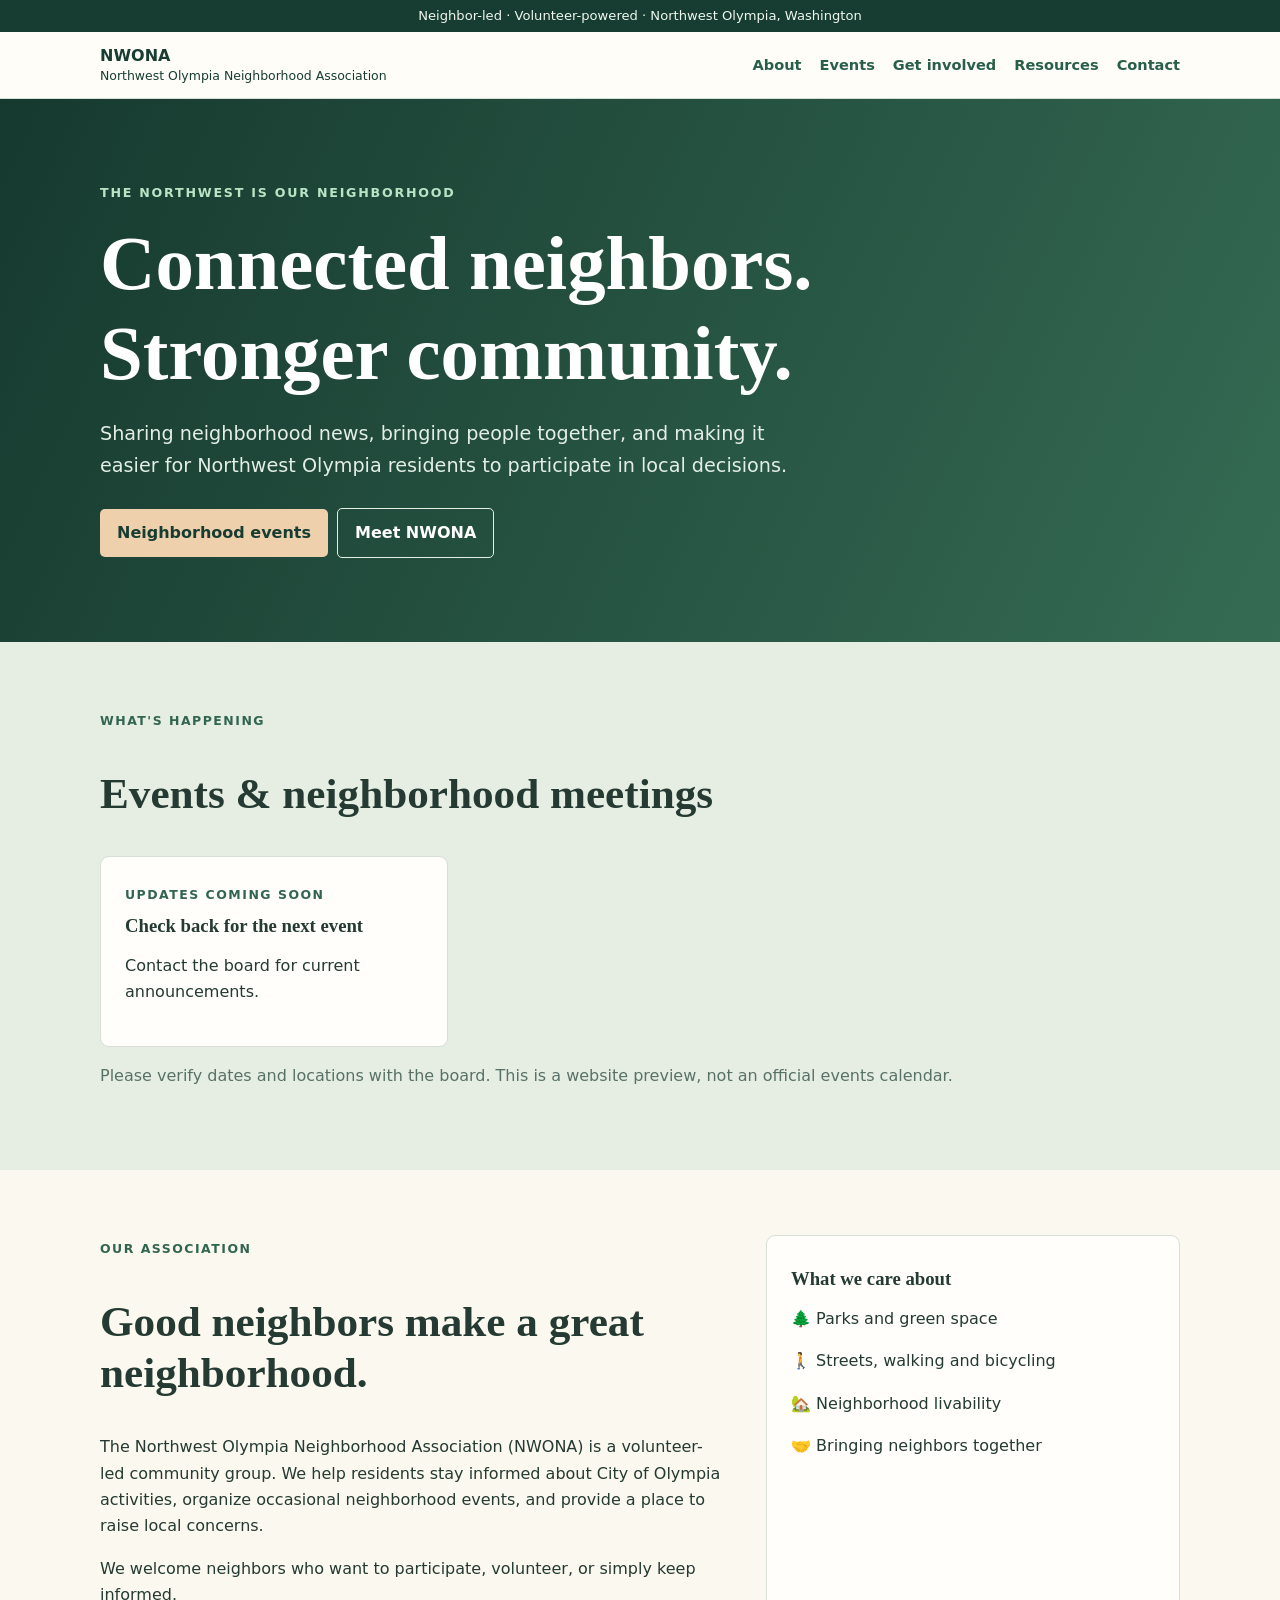
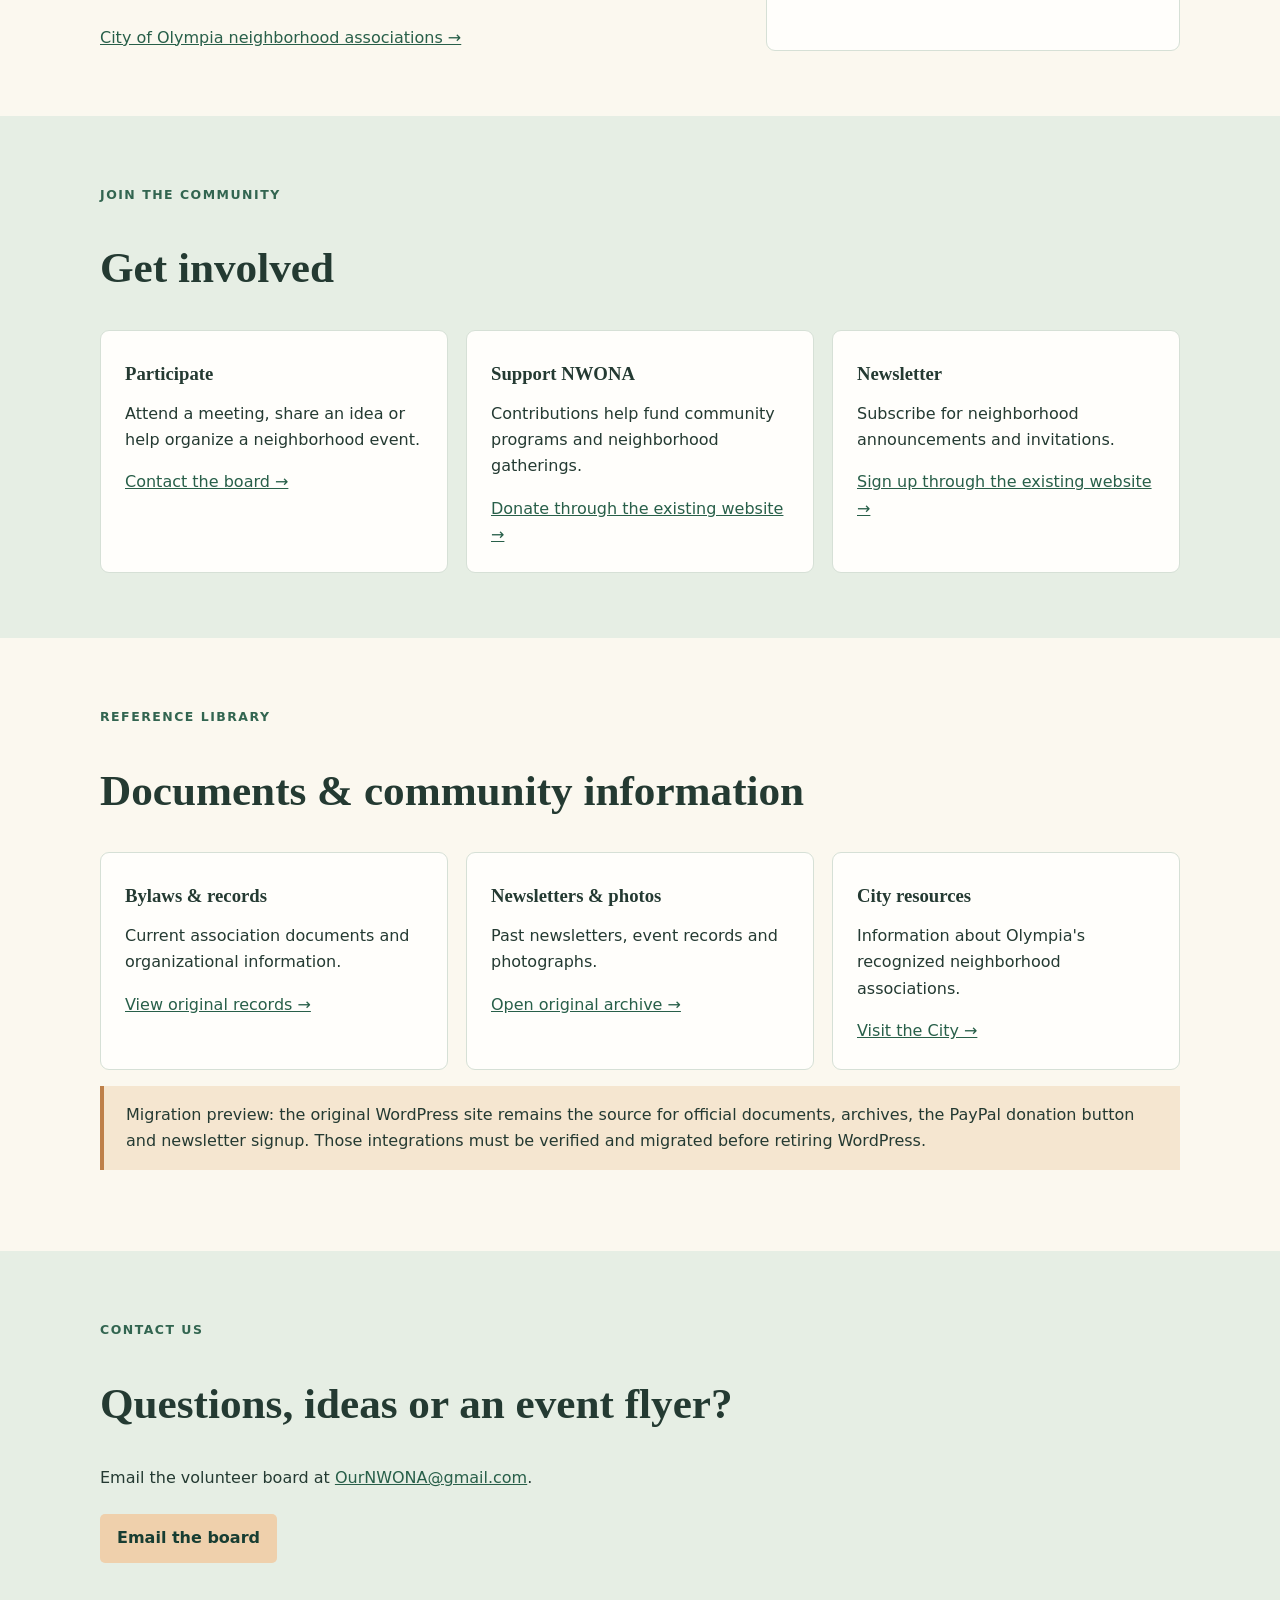
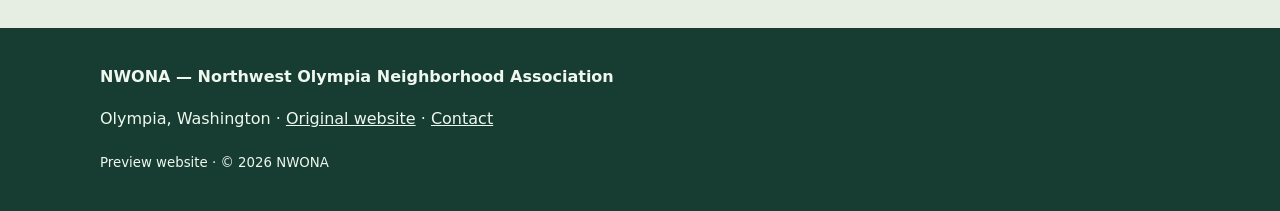
==== index.html @ 77e9e7d9 "Publish first self-contained NWONA website preview" ====
<!doctype html><html lang="en"><head><meta charset="utf-8"><meta name="viewport" content="width=device-width,initial-scale=1"><meta name="description" content="Northwest Olympia Neighborhood Association — neighborhood news, meetings, and ways to get involved."><title>NWONA | Northwest Olympia Neighborhood Association</title><style>
:root{--forest:#173d32;--pine:#326550;--cream:#fbf8ef;--sage:#e6eee4;--ink:#243a32}*{box-sizing:border-box}html{scroll-behavior:smooth}body{margin:0;font:16px/1.65 system-ui,-apple-system,sans-serif;color:var(--ink);background:var(--cream)}a{color:#285f49}a:focus-visible{outline:3px solid #bd844f;outline-offset:3px}h1,h2,h3{font-family:Georgia,serif;line-height:1.17}h1{font-size:clamp(2.8rem,6vw,5rem);max-width:770px;margin:.2em 0}h2{font-size:clamp(2rem,4vw,2.7rem)}.wrap{width:min(1080px,calc(100% - 38px));margin:auto}.ribbon{background:var(--forest);color:#eff7ef;text-align:center;padding:5px;font-size:.82rem}.navwrap{background:#fffdf8;position:sticky;top:0;z-index:4;border-bottom:1px solid #d5dfd7}.nav{display:flex;justify-content:space-between;align-items:center;gap:20px;padding:14px 0}.logo{text-decoration:none;font-weight:800;line-height:1.2;color:var(--forest);white-space:nowrap}.logo small{font-weight:500;font-size:.78rem}.links{display:flex;gap:18px;flex-wrap:wrap}.links a{font-weight:650;text-decoration:none;font-size:.91rem}.hero{background:linear-gradient(115deg,#16392f,#356b53);color:white;padding:84px 0}.hero p{font-size:1.2rem;max-width:700px;color:#e3eee6}.eyebrow{font-size:.79rem;font-weight:800;letter-spacing:.14em;text-transform:uppercase;color:#b9e5c5}.button{display:inline-block;background:#efd0ac;color:#173d32;border-radius:5px;padding:11px 17px;text-decoration:none;font-weight:800;margin:7px 9px 0 0}.button.secondary{background:transparent;color:white;border:1px solid #e5f0e5}section{padding:65px 0;scroll-margin-top:95px}section:nth-of-type(odd){background:var(--sage)}.grid{display:grid;grid-template-columns:repeat(3,minmax(0,1fr));gap:18px}.card{background:#fffefb;padding:24px;border:1px solid #d6e0d6;border-radius:9px}.card h3{margin:8px 0}.label{text-transform:uppercase;letter-spacing:.12em;color:var(--pine);font-weight:800;font-size:.78rem}.cols{display:grid;grid-template-columns:1.5fr 1fr;gap:45px}.muted{color:#587166}.note{background:#f5e6d0;border-left:4px solid #be8049;padding:16px 22px}.footer{background:var(--forest);color:#eff8ef;padding:36px 0}.footer a{color:#eff8ef}.skip{position:absolute;left:-9999px}.skip:focus{left:10px;top:10px;padding:8px;background:white;z-index:30}@media(max-width:790px){.nav{align-items:flex-start;flex-direction:column}.links{gap:12px}.grid,.cols{grid-template-columns:1fr}.hero{padding:55px 0}section{padding:45px 0}}
</style></head><body><a class="skip" href="#main">Skip to content</a><div class="ribbon">Neighbor-led · Volunteer-powered · Northwest Olympia, Washington</div><header class="navwrap"><div class="wrap nav"><a class="logo" href="#">NWONA<br><small>Northwest Olympia Neighborhood Association</small></a><nav class="links" aria-label="Site navigation"><a href="#about">About</a><a href="#events">Events</a><a href="#membership">Get involved</a><a href="#resources">Resources</a><a href="#contact">Contact</a></nav></div></header><main id="main"><div class="hero"><div class="wrap"><div class="eyebrow">The northwest is our neighborhood</div><h1>Connected neighbors. Stronger community.</h1><p>Sharing neighborhood news, bringing people together, and making it easier for Northwest Olympia residents to participate in local decisions.</p><a href="#events" class="button">Neighborhood events</a><a href="#about" class="button secondary">Meet NWONA</a></div></div><section id="events"><div class="wrap"><span class="label">What's happening</span><h2>Events & neighborhood meetings</h2><div class="grid" id="events-list"></div><p class="muted">Please verify dates and locations with the board. This is a website preview, not an official events calendar.</p></div></section><section id="about"><div class="wrap cols"><div><span class="label">Our association</span><h2>Good neighbors make a great neighborhood.</h2><p>The Northwest Olympia Neighborhood Association (NWONA) is a volunteer-led community group. We help residents stay informed about City of Olympia activities, organize occasional neighborhood events, and provide a place to raise local concerns.</p><p>We welcome neighbors who want to participate, volunteer, or simply keep informed.</p><a href="https://www.olympiawa.gov/community/neighborhood_associations/">City of Olympia neighborhood associations →</a></div><aside class="card"><h3>What we care about</h3><p>🌲 Parks and green space</p><p>🚶 Streets, walking and bicycling</p><p>🏡 Neighborhood livability</p><p>🤝 Bringing neighbors together</p></aside></div></section><section id="membership"><div class="wrap"><span class="label">Join the community</span><h2>Get involved</h2><div class="grid"><article class="card"><h3>Participate</h3><p>Attend a meeting, share an idea or help organize a neighborhood event.</p><a href="#contact">Contact the board →</a></article><article class="card"><h3>Support NWONA</h3><p>Contributions help fund community programs and neighborhood gatherings.</p><a href="https://nwona.org/">Donate through the existing website →</a></article><article class="card"><h3>Newsletter</h3><p>Subscribe for neighborhood announcements and invitations.</p><a href="https://nwona.org/">Sign up through the existing website →</a></article></div></div></section><section id="resources"><div class="wrap"><span class="label">Reference library</span><h2>Documents & community information</h2><div class="grid"><article class="card"><h3>Bylaws & records</h3><p>Current association documents and organizational information.</p><a href="https://nwona.org/">View original records →</a></article><article class="card"><h3>Newsletters & photos</h3><p>Past newsletters, event records and photographs.</p><a href="https://nwona.org/">Open original archive →</a></article><article class="card"><h3>City resources</h3><p>Information about Olympia's recognized neighborhood associations.</p><a href="https://www.olympiawa.gov/community/neighborhood_associations/">Visit the City →</a></article></div><p class="note">Migration preview: the original WordPress site remains the source for official documents, archives, the PayPal donation button and newsletter signup. Those integrations must be verified and migrated before retiring WordPress.</p></div></section><section id="contact"><div class="wrap"><span class="label">Contact us</span><h2>Questions, ideas or an event flyer?</h2><p>Email the volunteer board at <a href="mailto:OurNWONA@gmail.com">OurNWONA@gmail.com</a>.</p><a class="button" href="mailto:OurNWONA@gmail.com">Email the board</a></div></section></main><footer class="footer"><div class="wrap"><strong>NWONA — Northwest Olympia Neighborhood Association</strong><p>Olympia, Washington · <a href="https://nwona.org/">Original website</a> · <a href="mailto:OurNWONA@gmail.com">Contact</a></p><small>Preview website · © <span id="year"></span> NWONA</small></div></footer><script>
document.getElementById('year').textContent=new Date().getFullYear();
const events=[{start:'2026-11-16',end:'2026-11-16',date:'November 16, 2026 · 7 p.m.',title:'NWONA Board Meeting',description:'Residents are welcome. Contact the board for the online meeting link.'},{start:'2026-11-01',end:'2026-11-30',date:'November 2026 · Date to be confirmed',title:'Annual Membership Meeting',description:'Contact the board for final date, location and details.'}];
const today=new Date();today.setHours(0,0,0,0);
const current=events.filter(e=>new Date(e.end+'T23:59:59')>=today).sort((a,b)=>a.start.localeCompare(b.start));
document.getElementById('events-list').innerHTML=(current.length?current:[{date:'Updates coming soon',title:'Check back for the next event',description:'Contact the board for current announcements.'}]).map(e=>'<article class="card"><span class="label">'+e.date+'</span><h3>'+e.title+'</h3><p>'+e.description+'</p></article>').join('');
</script></body></html>
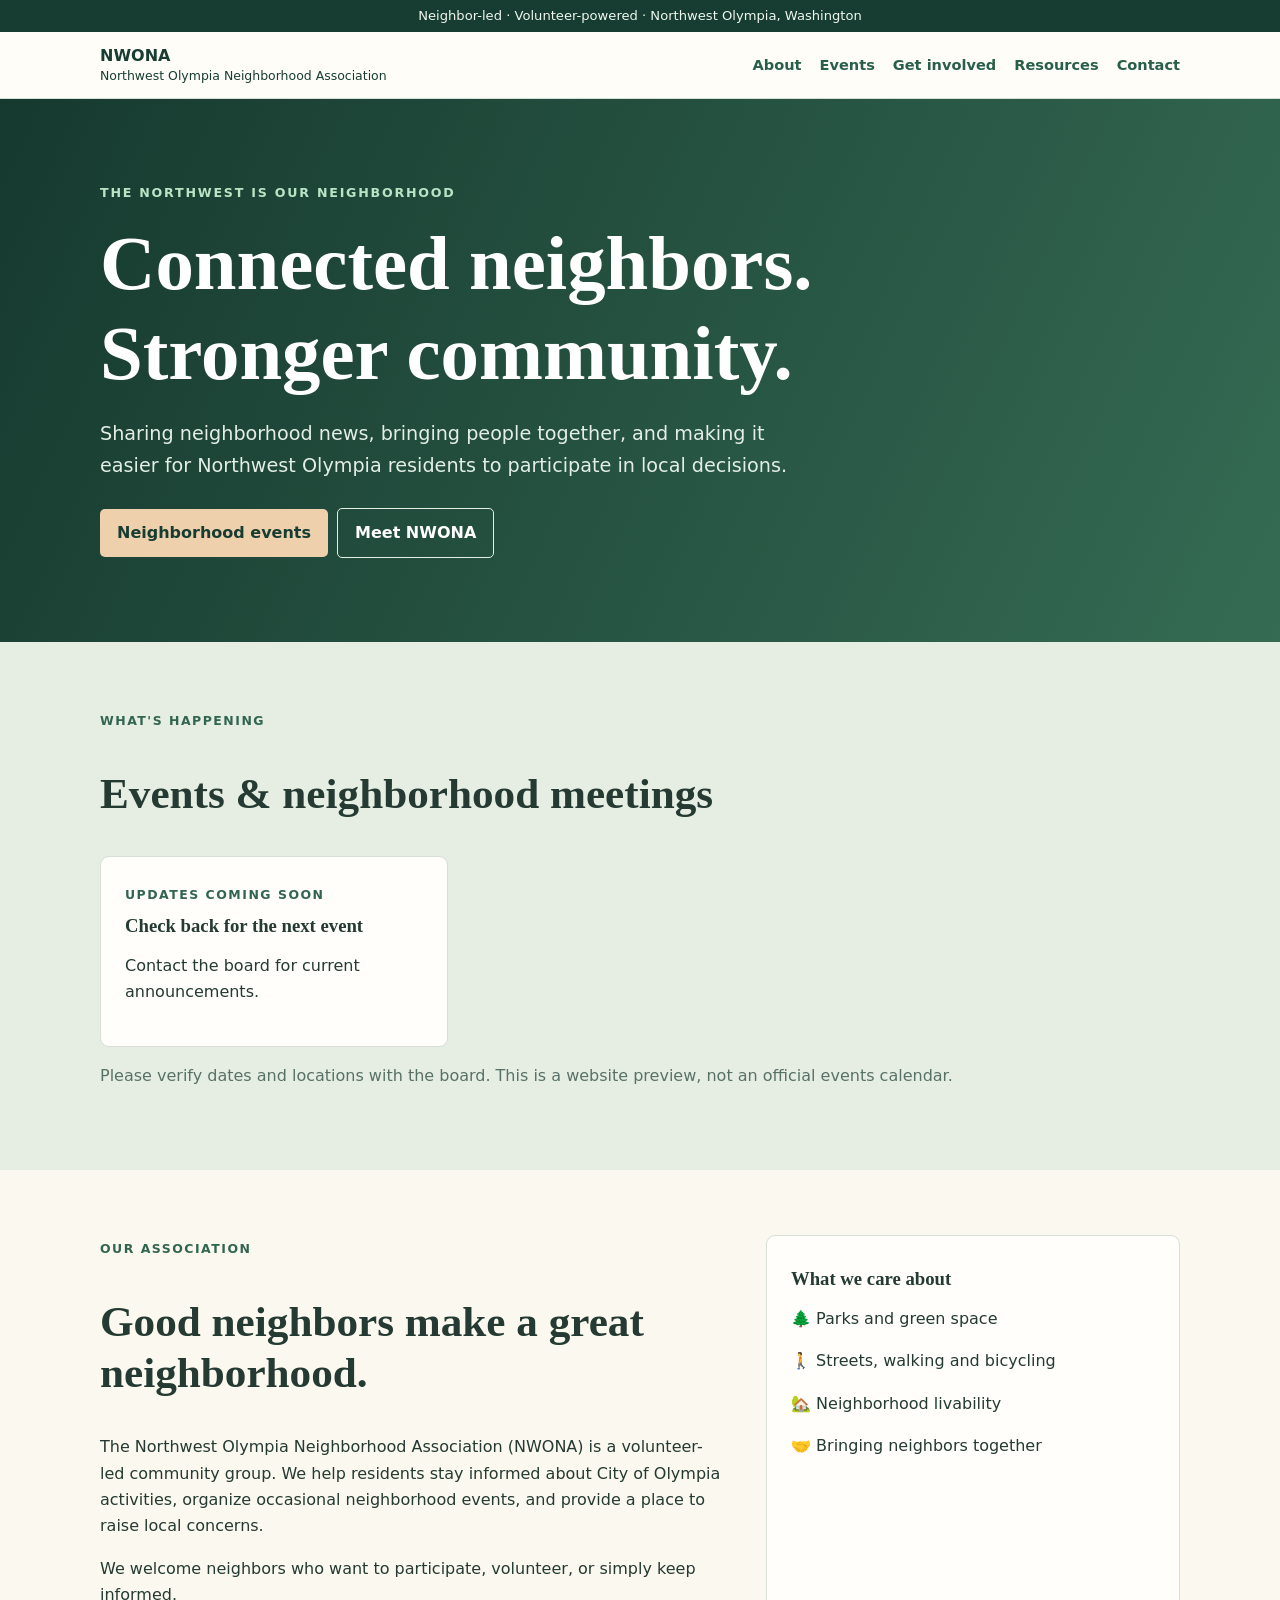
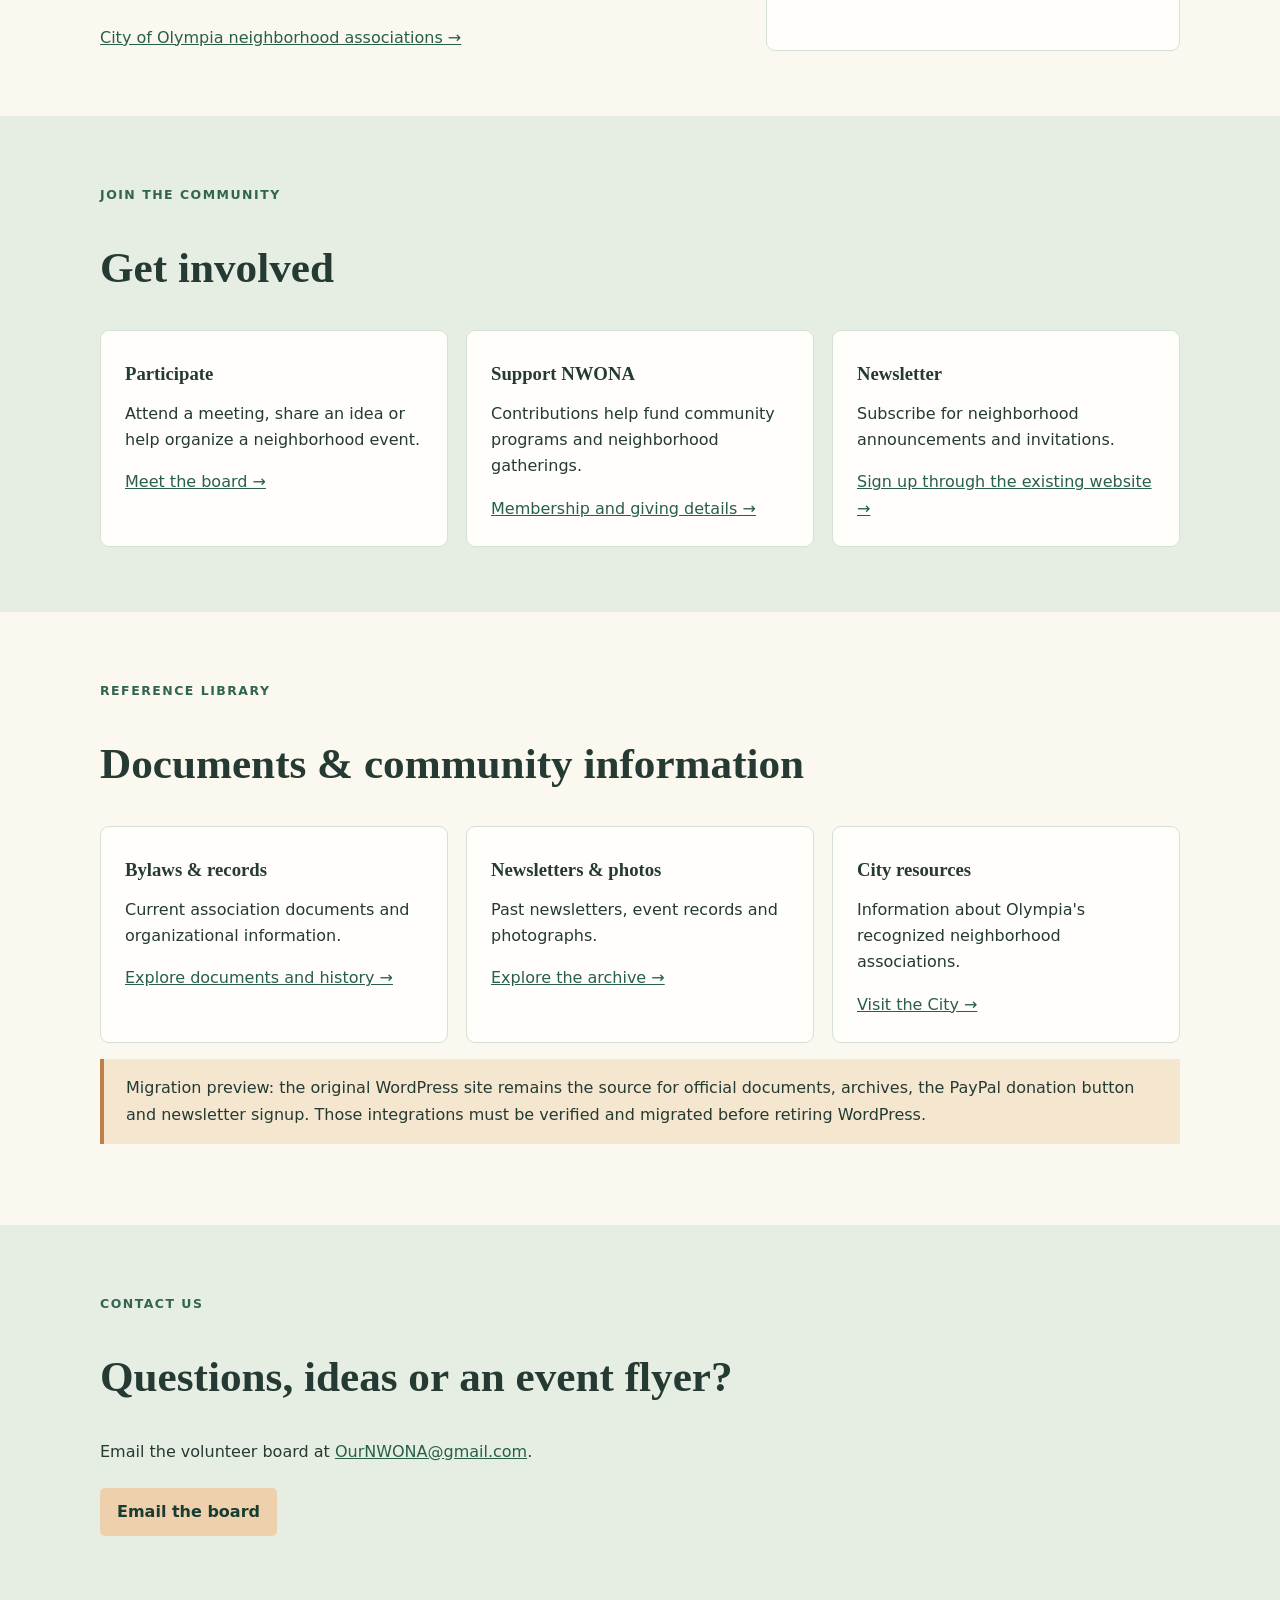
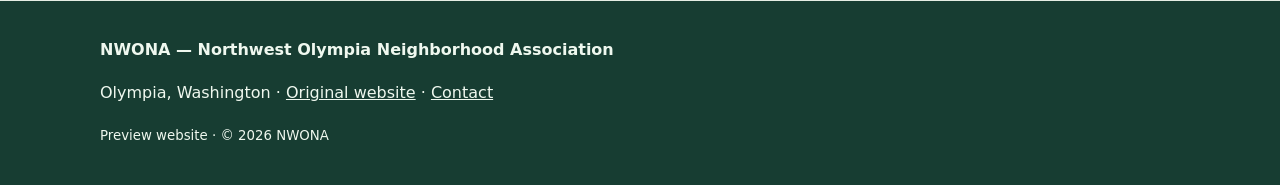
==== commit 9c5f7b0c: "Link homepage to new content pages" ====
--- a/index.html
+++ b/index.html
@@ -1,6 +1,6 @@
 <!doctype html><html lang="en"><head><meta charset="utf-8"><meta name="viewport" content="width=device-width,initial-scale=1"><meta name="description" content="Northwest Olympia Neighborhood Association — neighborhood news, meetings, and ways to get involved."><title>NWONA | Northwest Olympia Neighborhood Association</title><style>
 :root{--forest:#173d32;--pine:#326550;--cream:#fbf8ef;--sage:#e6eee4;--ink:#243a32}*{box-sizing:border-box}html{scroll-behavior:smooth}body{margin:0;font:16px/1.65 system-ui,-apple-system,sans-serif;color:var(--ink);background:var(--cream)}a{color:#285f49}a:focus-visible{outline:3px solid #bd844f;outline-offset:3px}h1,h2,h3{font-family:Georgia,serif;line-height:1.17}h1{font-size:clamp(2.8rem,6vw,5rem);max-width:770px;margin:.2em 0}h2{font-size:clamp(2rem,4vw,2.7rem)}.wrap{width:min(1080px,calc(100% - 38px));margin:auto}.ribbon{background:var(--forest);color:#eff7ef;text-align:center;padding:5px;font-size:.82rem}.navwrap{background:#fffdf8;position:sticky;top:0;z-index:4;border-bottom:1px solid #d5dfd7}.nav{display:flex;justify-content:space-between;align-items:center;gap:20px;padding:14px 0}.logo{text-decoration:none;font-weight:800;line-height:1.2;color:var(--forest);white-space:nowrap}.logo small{font-weight:500;font-size:.78rem}.links{display:flex;gap:18px;flex-wrap:wrap}.links a{font-weight:650;text-decoration:none;font-size:.91rem}.hero{background:linear-gradient(115deg,#16392f,#356b53);color:white;padding:84px 0}.hero p{font-size:1.2rem;max-width:700px;color:#e3eee6}.eyebrow{font-size:.79rem;font-weight:800;letter-spacing:.14em;text-transform:uppercase;color:#b9e5c5}.button{display:inline-block;background:#efd0ac;color:#173d32;border-radius:5px;padding:11px 17px;text-decoration:none;font-weight:800;margin:7px 9px 0 0}.button.secondary{background:transparent;color:white;border:1px solid #e5f0e5}section{padding:65px 0;scroll-margin-top:95px}section:nth-of-type(odd){background:var(--sage)}.grid{display:grid;grid-template-columns:repeat(3,minmax(0,1fr));gap:18px}.card{background:#fffefb;padding:24px;border:1px solid #d6e0d6;border-radius:9px}.card h3{margin:8px 0}.label{text-transform:uppercase;letter-spacing:.12em;color:var(--pine);font-weight:800;font-size:.78rem}.cols{display:grid;grid-template-columns:1.5fr 1fr;gap:45px}.muted{color:#587166}.note{background:#f5e6d0;border-left:4px solid #be8049;padding:16px 22px}.footer{background:var(--forest);color:#eff8ef;padding:36px 0}.footer a{color:#eff8ef}.skip{position:absolute;left:-9999px}.skip:focus{left:10px;top:10px;padding:8px;background:white;z-index:30}@media(max-width:790px){.nav{align-items:flex-start;flex-direction:column}.links{gap:12px}.grid,.cols{grid-template-columns:1fr}.hero{padding:55px 0}section{padding:45px 0}}
-</style></head><body><a class="skip" href="#main">Skip to content</a><div class="ribbon">Neighbor-led · Volunteer-powered · Northwest Olympia, Washington</div><header class="navwrap"><div class="wrap nav"><a class="logo" href="#">NWONA<br><small>Northwest Olympia Neighborhood Association</small></a><nav class="links" aria-label="Site navigation"><a href="#about">About</a><a href="#events">Events</a><a href="#membership">Get involved</a><a href="#resources">Resources</a><a href="#contact">Contact</a></nav></div></header><main id="main"><div class="hero"><div class="wrap"><div class="eyebrow">The northwest is our neighborhood</div><h1>Connected neighbors. Stronger community.</h1><p>Sharing neighborhood news, bringing people together, and making it easier for Northwest Olympia residents to participate in local decisions.</p><a href="#events" class="button">Neighborhood events</a><a href="#about" class="button secondary">Meet NWONA</a></div></div><section id="events"><div class="wrap"><span class="label">What's happening</span><h2>Events & neighborhood meetings</h2><div class="grid" id="events-list"></div><p class="muted">Please verify dates and locations with the board. This is a website preview, not an official events calendar.</p></div></section><section id="about"><div class="wrap cols"><div><span class="label">Our association</span><h2>Good neighbors make a great neighborhood.</h2><p>The Northwest Olympia Neighborhood Association (NWONA) is a volunteer-led community group. We help residents stay informed about City of Olympia activities, organize occasional neighborhood events, and provide a place to raise local concerns.</p><p>We welcome neighbors who want to participate, volunteer, or simply keep informed.</p><a href="https://www.olympiawa.gov/community/neighborhood_associations/">City of Olympia neighborhood associations →</a></div><aside class="card"><h3>What we care about</h3><p>🌲 Parks and green space</p><p>🚶 Streets, walking and bicycling</p><p>🏡 Neighborhood livability</p><p>🤝 Bringing neighbors together</p></aside></div></section><section id="membership"><div class="wrap"><span class="label">Join the community</span><h2>Get involved</h2><div class="grid"><article class="card"><h3>Participate</h3><p>Attend a meeting, share an idea or help organize a neighborhood event.</p><a href="#contact">Contact the board →</a></article><article class="card"><h3>Support NWONA</h3><p>Contributions help fund community programs and neighborhood gatherings.</p><a href="https://nwona.org/">Donate through the existing website →</a></article><article class="card"><h3>Newsletter</h3><p>Subscribe for neighborhood announcements and invitations.</p><a href="https://nwona.org/">Sign up through the existing website →</a></article></div></div></section><section id="resources"><div class="wrap"><span class="label">Reference library</span><h2>Documents & community information</h2><div class="grid"><article class="card"><h3>Bylaws & records</h3><p>Current association documents and organizational information.</p><a href="https://nwona.org/">View original records →</a></article><article class="card"><h3>Newsletters & photos</h3><p>Past newsletters, event records and photographs.</p><a href="https://nwona.org/">Open original archive →</a></article><article class="card"><h3>City resources</h3><p>Information about Olympia's recognized neighborhood associations.</p><a href="https://www.olympiawa.gov/community/neighborhood_associations/">Visit the City →</a></article></div><p class="note">Migration preview: the original WordPress site remains the source for official documents, archives, the PayPal donation button and newsletter signup. Those integrations must be verified and migrated before retiring WordPress.</p></div></section><section id="contact"><div class="wrap"><span class="label">Contact us</span><h2>Questions, ideas or an event flyer?</h2><p>Email the volunteer board at <a href="mailto:OurNWONA@gmail.com">OurNWONA@gmail.com</a>.</p><a class="button" href="mailto:OurNWONA@gmail.com">Email the board</a></div></section></main><footer class="footer"><div class="wrap"><strong>NWONA — Northwest Olympia Neighborhood Association</strong><p>Olympia, Washington · <a href="https://nwona.org/">Original website</a> · <a href="mailto:OurNWONA@gmail.com">Contact</a></p><small>Preview website · © <span id="year"></span> NWONA</small></div></footer><script>
+</style></head><body><a class="skip" href="#main">Skip to content</a><div class="ribbon">Neighbor-led · Volunteer-powered · Northwest Olympia, Washington</div><header class="navwrap"><div class="wrap nav"><a class="logo" href="#">NWONA<br><small>Northwest Olympia Neighborhood Association</small></a><nav class="links" aria-label="Site navigation"><a href="/about.html">About</a><a href="#events">Events</a><a href="/membership.html">Get involved</a><a href="/archive.html">Resources</a><a href="#contact">Contact</a></nav></div></header><main id="main"><div class="hero"><div class="wrap"><div class="eyebrow">The northwest is our neighborhood</div><h1>Connected neighbors. Stronger community.</h1><p>Sharing neighborhood news, bringing people together, and making it easier for Northwest Olympia residents to participate in local decisions.</p><a href="#events" class="button">Neighborhood events</a><a href="/about.html" class="button secondary">Meet NWONA</a></div></div><section id="events"><div class="wrap"><span class="label">What's happening</span><h2>Events & neighborhood meetings</h2><div class="grid" id="events-list"></div><p class="muted">Please verify dates and locations with the board. This is a website preview, not an official events calendar.</p></div></section><section id="about"><div class="wrap cols"><div><span class="label">Our association</span><h2>Good neighbors make a great neighborhood.</h2><p>The Northwest Olympia Neighborhood Association (NWONA) is a volunteer-led community group. We help residents stay informed about City of Olympia activities, organize occasional neighborhood events, and provide a place to raise local concerns.</p><p>We welcome neighbors who want to participate, volunteer, or simply keep informed.</p><a href="https://www.olympiawa.gov/community/neighborhood_associations/">City of Olympia neighborhood associations →</a></div><aside class="card"><h3>What we care about</h3><p>🌲 Parks and green space</p><p>🚶 Streets, walking and bicycling</p><p>🏡 Neighborhood livability</p><p>🤝 Bringing neighbors together</p></aside></div></section><section id="membership"><div class="wrap"><span class="label">Join the community</span><h2>Get involved</h2><div class="grid"><article class="card"><h3>Participate</h3><p>Attend a meeting, share an idea or help organize a neighborhood event.</p><a href="/board.html">Meet the board →</a></article><article class="card"><h3>Support NWONA</h3><p>Contributions help fund community programs and neighborhood gatherings.</p><a href="/membership.html">Membership and giving details →</a></article><article class="card"><h3>Newsletter</h3><p>Subscribe for neighborhood announcements and invitations.</p><a href="https://nwona.org/">Sign up through the existing website →</a></article></div></div></section><section id="resources"><div class="wrap"><span class="label">Reference library</span><h2>Documents & community information</h2><div class="grid"><article class="card"><h3>Bylaws & records</h3><p>Current association documents and organizational information.</p><a href="/archive.html">Explore documents and history →</a></article><article class="card"><h3>Newsletters & photos</h3><p>Past newsletters, event records and photographs.</p><a href="/archive.html">Explore the archive →</a></article><article class="card"><h3>City resources</h3><p>Information about Olympia's recognized neighborhood associations.</p><a href="https://www.olympiawa.gov/community/neighborhood_associations/">Visit the City →</a></article></div><p class="note">Migration preview: the original WordPress site remains the source for official documents, archives, the PayPal donation button and newsletter signup. Those integrations must be verified and migrated before retiring WordPress.</p></div></section><section id="contact"><div class="wrap"><span class="label">Contact us</span><h2>Questions, ideas or an event flyer?</h2><p>Email the volunteer board at <a href="mailto:OurNWONA@gmail.com">OurNWONA@gmail.com</a>.</p><a class="button" href="mailto:OurNWONA@gmail.com">Email the board</a></div></section></main><footer class="footer"><div class="wrap"><strong>NWONA — Northwest Olympia Neighborhood Association</strong><p>Olympia, Washington · <a href="https://nwona.org/">Original website</a> · <a href="mailto:OurNWONA@gmail.com">Contact</a></p><small>Preview website · © <span id="year"></span> NWONA</small></div></footer><script>
 document.getElementById('year').textContent=new Date().getFullYear();
 const events=[{start:'2026-11-16',end:'2026-11-16',date:'November 16, 2026 · 7 p.m.',title:'NWONA Board Meeting',description:'Residents are welcome. Contact the board for the online meeting link.'},{start:'2026-11-01',end:'2026-11-30',date:'November 2026 · Date to be confirmed',title:'Annual Membership Meeting',description:'Contact the board for final date, location and details.'}];
 const today=new Date();today.setHours(0,0,0,0);
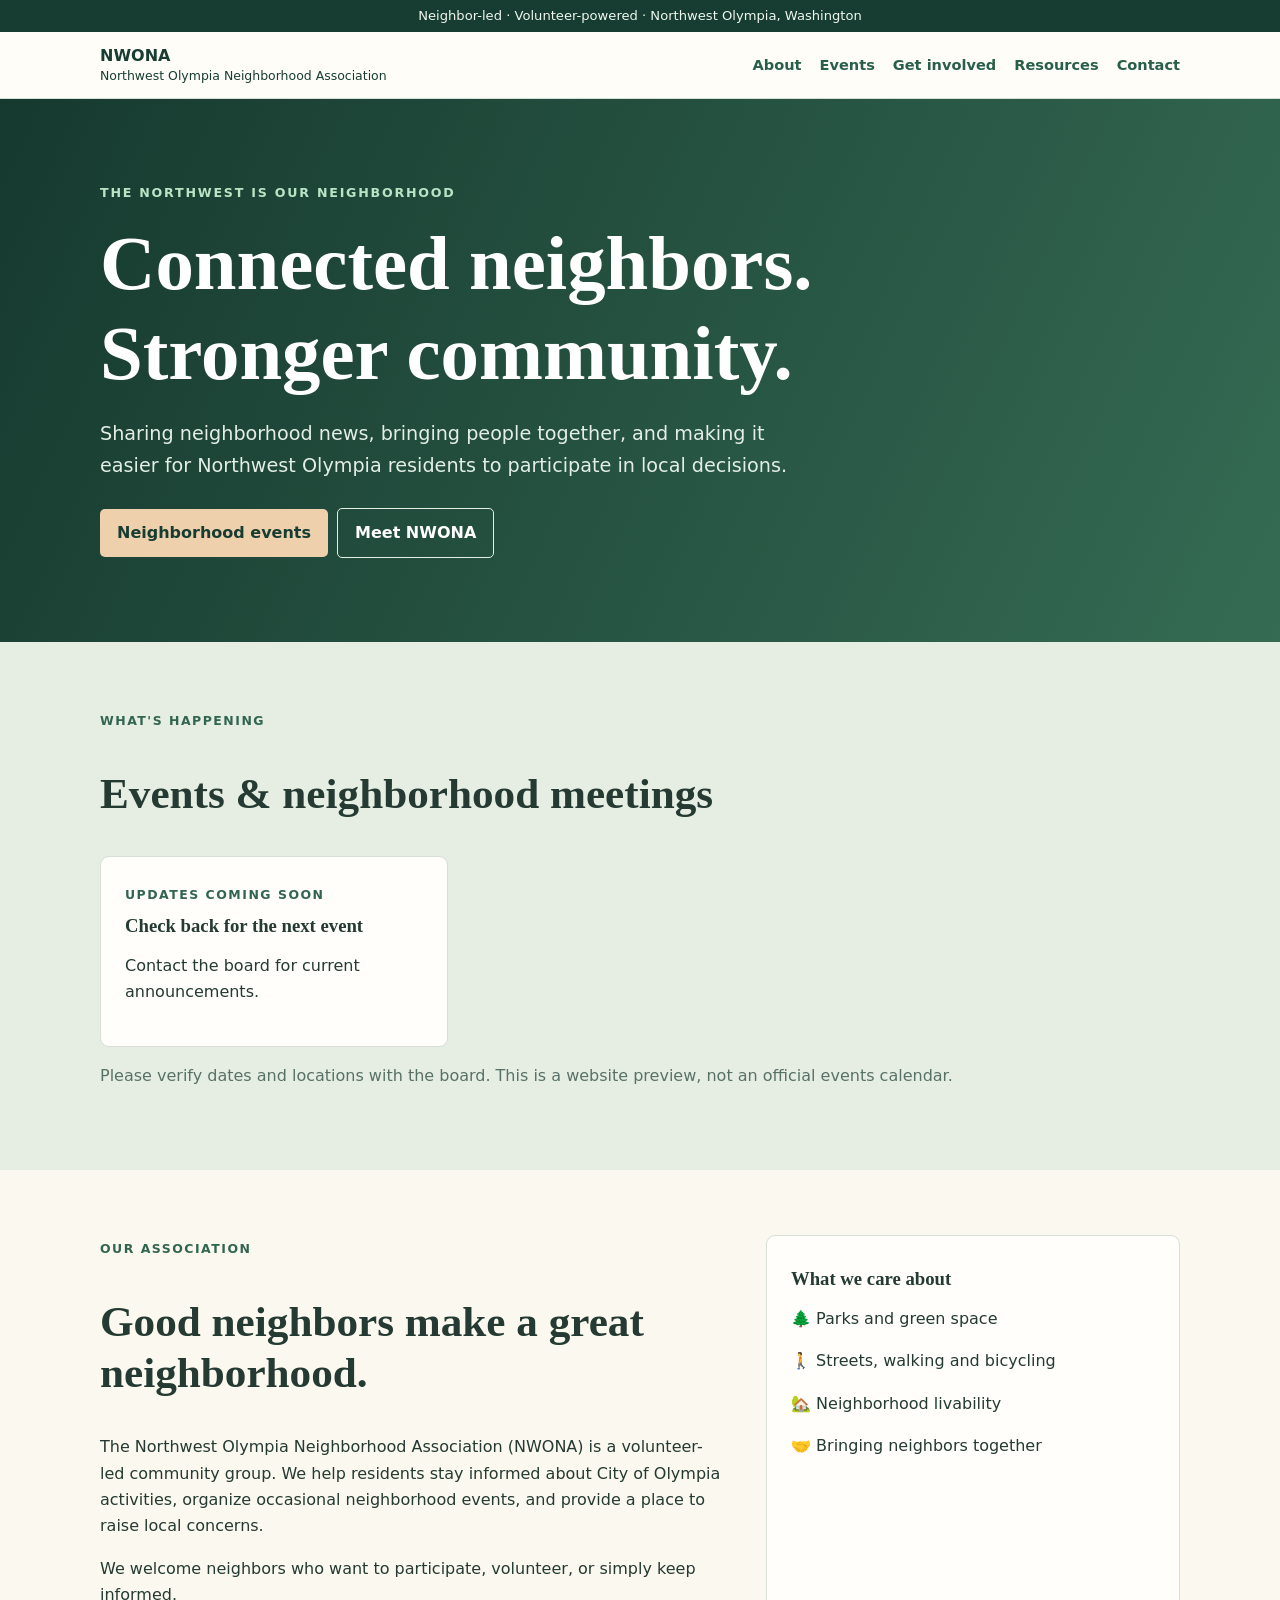
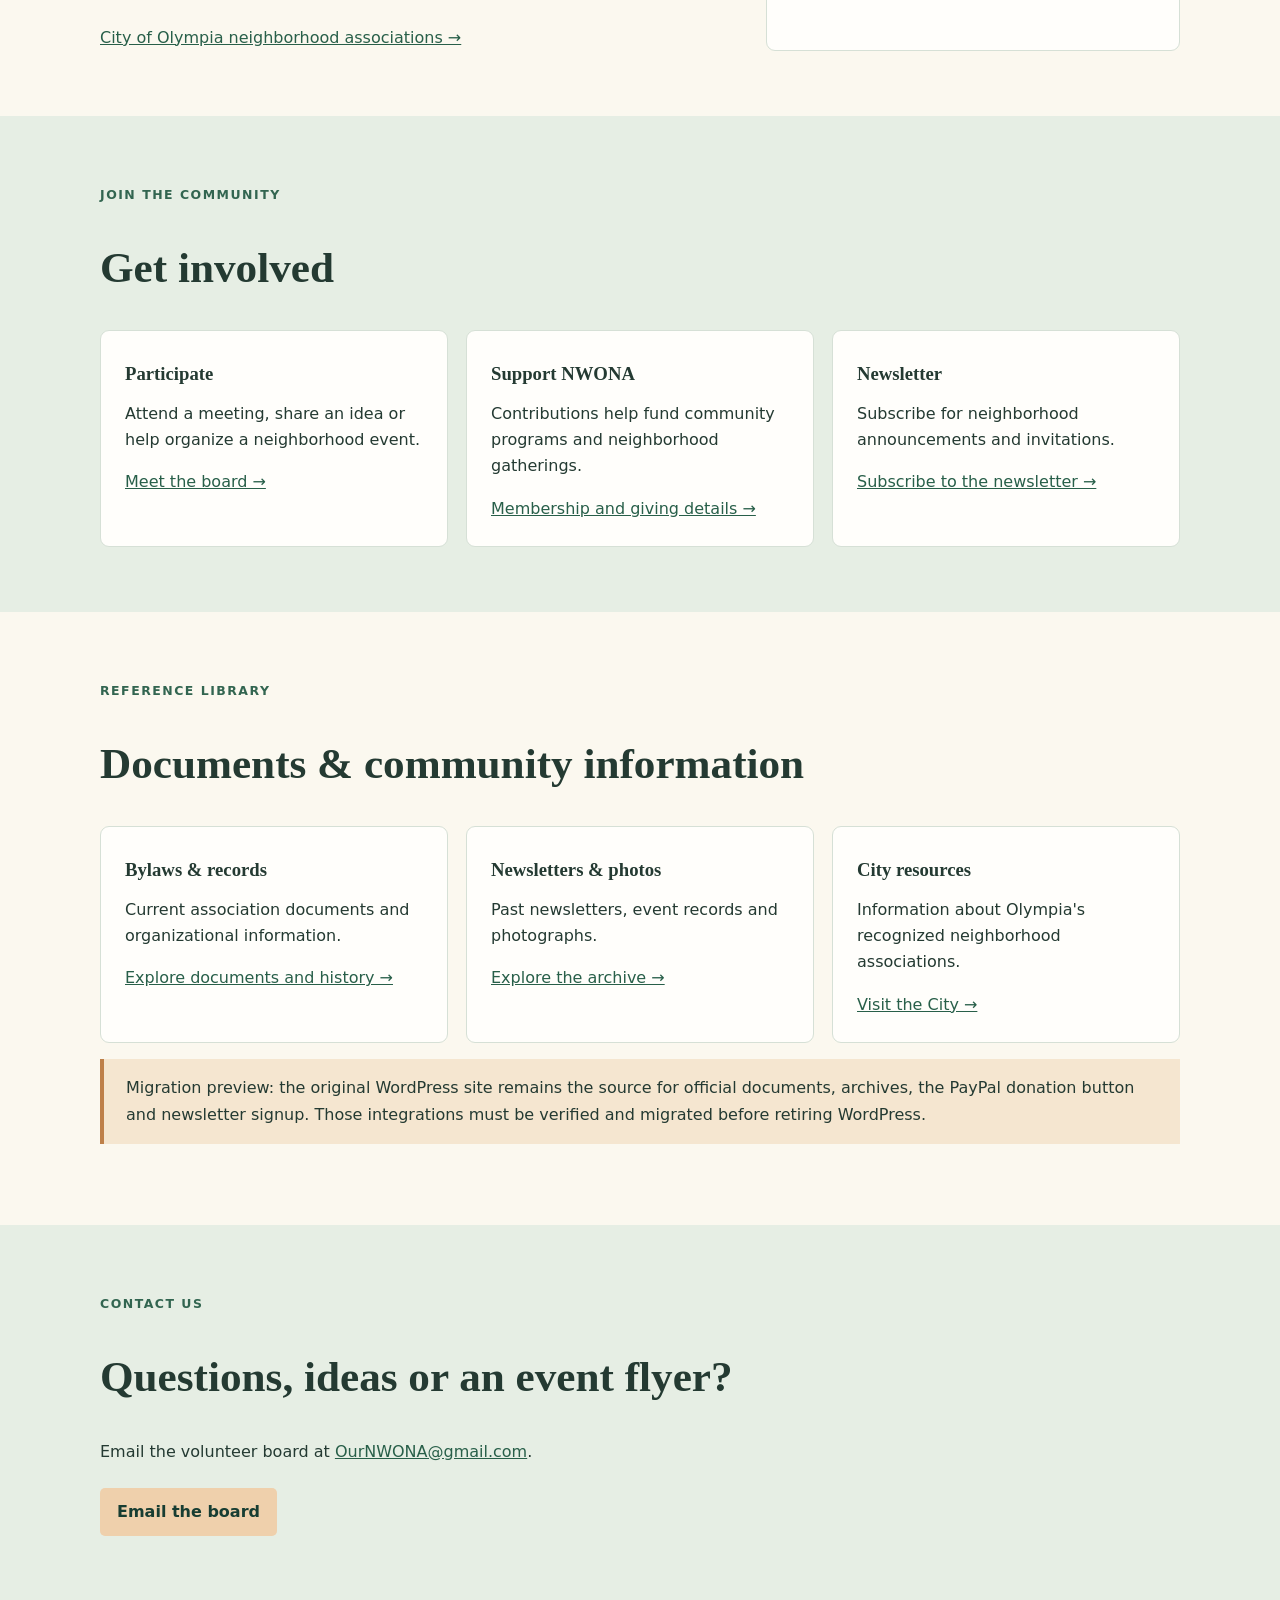
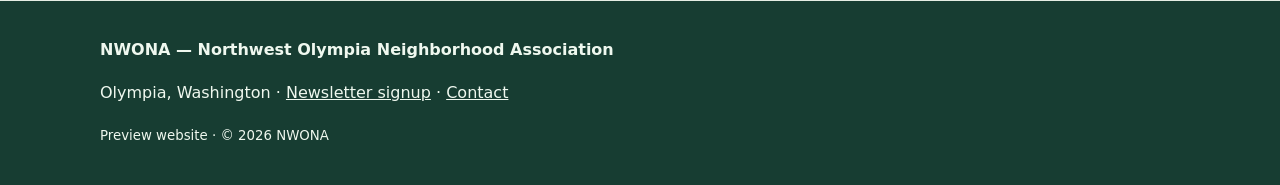
==== commit f476020b: "Add newsletter signup entry point on homepage" ====
--- a/index.html
+++ b/index.html
@@ -1,6 +1,6 @@
 <!doctype html><html lang="en"><head><meta charset="utf-8"><meta name="viewport" content="width=device-width,initial-scale=1"><meta name="description" content="Northwest Olympia Neighborhood Association — neighborhood news, meetings, and ways to get involved."><title>NWONA | Northwest Olympia Neighborhood Association</title><style>
 :root{--forest:#173d32;--pine:#326550;--cream:#fbf8ef;--sage:#e6eee4;--ink:#243a32}*{box-sizing:border-box}html{scroll-behavior:smooth}body{margin:0;font:16px/1.65 system-ui,-apple-system,sans-serif;color:var(--ink);background:var(--cream)}a{color:#285f49}a:focus-visible{outline:3px solid #bd844f;outline-offset:3px}h1,h2,h3{font-family:Georgia,serif;line-height:1.17}h1{font-size:clamp(2.8rem,6vw,5rem);max-width:770px;margin:.2em 0}h2{font-size:clamp(2rem,4vw,2.7rem)}.wrap{width:min(1080px,calc(100% - 38px));margin:auto}.ribbon{background:var(--forest);color:#eff7ef;text-align:center;padding:5px;font-size:.82rem}.navwrap{background:#fffdf8;position:sticky;top:0;z-index:4;border-bottom:1px solid #d5dfd7}.nav{display:flex;justify-content:space-between;align-items:center;gap:20px;padding:14px 0}.logo{text-decoration:none;font-weight:800;line-height:1.2;color:var(--forest);white-space:nowrap}.logo small{font-weight:500;font-size:.78rem}.links{display:flex;gap:18px;flex-wrap:wrap}.links a{font-weight:650;text-decoration:none;font-size:.91rem}.hero{background:linear-gradient(115deg,#16392f,#356b53);color:white;padding:84px 0}.hero p{font-size:1.2rem;max-width:700px;color:#e3eee6}.eyebrow{font-size:.79rem;font-weight:800;letter-spacing:.14em;text-transform:uppercase;color:#b9e5c5}.button{display:inline-block;background:#efd0ac;color:#173d32;border-radius:5px;padding:11px 17px;text-decoration:none;font-weight:800;margin:7px 9px 0 0}.button.secondary{background:transparent;color:white;border:1px solid #e5f0e5}section{padding:65px 0;scroll-margin-top:95px}section:nth-of-type(odd){background:var(--sage)}.grid{display:grid;grid-template-columns:repeat(3,minmax(0,1fr));gap:18px}.card{background:#fffefb;padding:24px;border:1px solid #d6e0d6;border-radius:9px}.card h3{margin:8px 0}.label{text-transform:uppercase;letter-spacing:.12em;color:var(--pine);font-weight:800;font-size:.78rem}.cols{display:grid;grid-template-columns:1.5fr 1fr;gap:45px}.muted{color:#587166}.note{background:#f5e6d0;border-left:4px solid #be8049;padding:16px 22px}.footer{background:var(--forest);color:#eff8ef;padding:36px 0}.footer a{color:#eff8ef}.skip{position:absolute;left:-9999px}.skip:focus{left:10px;top:10px;padding:8px;background:white;z-index:30}@media(max-width:790px){.nav{align-items:flex-start;flex-direction:column}.links{gap:12px}.grid,.cols{grid-template-columns:1fr}.hero{padding:55px 0}section{padding:45px 0}}
-</style></head><body><a class="skip" href="#main">Skip to content</a><div class="ribbon">Neighbor-led · Volunteer-powered · Northwest Olympia, Washington</div><header class="navwrap"><div class="wrap nav"><a class="logo" href="#">NWONA<br><small>Northwest Olympia Neighborhood Association</small></a><nav class="links" aria-label="Site navigation"><a href="/about.html">About</a><a href="#events">Events</a><a href="/membership.html">Get involved</a><a href="/archive.html">Resources</a><a href="#contact">Contact</a></nav></div></header><main id="main"><div class="hero"><div class="wrap"><div class="eyebrow">The northwest is our neighborhood</div><h1>Connected neighbors. Stronger community.</h1><p>Sharing neighborhood news, bringing people together, and making it easier for Northwest Olympia residents to participate in local decisions.</p><a href="#events" class="button">Neighborhood events</a><a href="/about.html" class="button secondary">Meet NWONA</a></div></div><section id="events"><div class="wrap"><span class="label">What's happening</span><h2>Events & neighborhood meetings</h2><div class="grid" id="events-list"></div><p class="muted">Please verify dates and locations with the board. This is a website preview, not an official events calendar.</p></div></section><section id="about"><div class="wrap cols"><div><span class="label">Our association</span><h2>Good neighbors make a great neighborhood.</h2><p>The Northwest Olympia Neighborhood Association (NWONA) is a volunteer-led community group. We help residents stay informed about City of Olympia activities, organize occasional neighborhood events, and provide a place to raise local concerns.</p><p>We welcome neighbors who want to participate, volunteer, or simply keep informed.</p><a href="https://www.olympiawa.gov/community/neighborhood_associations/">City of Olympia neighborhood associations →</a></div><aside class="card"><h3>What we care about</h3><p>🌲 Parks and green space</p><p>🚶 Streets, walking and bicycling</p><p>🏡 Neighborhood livability</p><p>🤝 Bringing neighbors together</p></aside></div></section><section id="membership"><div class="wrap"><span class="label">Join the community</span><h2>Get involved</h2><div class="grid"><article class="card"><h3>Participate</h3><p>Attend a meeting, share an idea or help organize a neighborhood event.</p><a href="/board.html">Meet the board →</a></article><article class="card"><h3>Support NWONA</h3><p>Contributions help fund community programs and neighborhood gatherings.</p><a href="/membership.html">Membership and giving details →</a></article><article class="card"><h3>Newsletter</h3><p>Subscribe for neighborhood announcements and invitations.</p><a href="https://nwona.org/">Sign up through the existing website →</a></article></div></div></section><section id="resources"><div class="wrap"><span class="label">Reference library</span><h2>Documents & community information</h2><div class="grid"><article class="card"><h3>Bylaws & records</h3><p>Current association documents and organizational information.</p><a href="/archive.html">Explore documents and history →</a></article><article class="card"><h3>Newsletters & photos</h3><p>Past newsletters, event records and photographs.</p><a href="/archive.html">Explore the archive →</a></article><article class="card"><h3>City resources</h3><p>Information about Olympia's recognized neighborhood associations.</p><a href="https://www.olympiawa.gov/community/neighborhood_associations/">Visit the City →</a></article></div><p class="note">Migration preview: the original WordPress site remains the source for official documents, archives, the PayPal donation button and newsletter signup. Those integrations must be verified and migrated before retiring WordPress.</p></div></section><section id="contact"><div class="wrap"><span class="label">Contact us</span><h2>Questions, ideas or an event flyer?</h2><p>Email the volunteer board at <a href="mailto:OurNWONA@gmail.com">OurNWONA@gmail.com</a>.</p><a class="button" href="mailto:OurNWONA@gmail.com">Email the board</a></div></section></main><footer class="footer"><div class="wrap"><strong>NWONA — Northwest Olympia Neighborhood Association</strong><p>Olympia, Washington · <a href="https://nwona.org/">Original website</a> · <a href="mailto:OurNWONA@gmail.com">Contact</a></p><small>Preview website · © <span id="year"></span> NWONA</small></div></footer><script>
+</style></head><body><a class="skip" href="#main">Skip to content</a><div class="ribbon">Neighbor-led · Volunteer-powered · Northwest Olympia, Washington</div><header class="navwrap"><div class="wrap nav"><a class="logo" href="#">NWONA<br><small>Northwest Olympia Neighborhood Association</small></a><nav class="links" aria-label="Site navigation"><a href="/about.html">About</a><a href="#events">Events</a><a href="/membership.html">Get involved</a><a href="/archive.html">Resources</a><a href="#contact">Contact</a></nav></div></header><main id="main"><div class="hero"><div class="wrap"><div class="eyebrow">The northwest is our neighborhood</div><h1>Connected neighbors. Stronger community.</h1><p>Sharing neighborhood news, bringing people together, and making it easier for Northwest Olympia residents to participate in local decisions.</p><a href="#events" class="button">Neighborhood events</a><a href="/about.html" class="button secondary">Meet NWONA</a></div></div><section id="events"><div class="wrap"><span class="label">What's happening</span><h2>Events & neighborhood meetings</h2><div class="grid" id="events-list"></div><p class="muted">Please verify dates and locations with the board. This is a website preview, not an official events calendar.</p></div></section><section id="about"><div class="wrap cols"><div><span class="label">Our association</span><h2>Good neighbors make a great neighborhood.</h2><p>The Northwest Olympia Neighborhood Association (NWONA) is a volunteer-led community group. We help residents stay informed about City of Olympia activities, organize occasional neighborhood events, and provide a place to raise local concerns.</p><p>We welcome neighbors who want to participate, volunteer, or simply keep informed.</p><a href="https://www.olympiawa.gov/community/neighborhood_associations/">City of Olympia neighborhood associations →</a></div><aside class="card"><h3>What we care about</h3><p>🌲 Parks and green space</p><p>🚶 Streets, walking and bicycling</p><p>🏡 Neighborhood livability</p><p>🤝 Bringing neighbors together</p></aside></div></section><section id="membership"><div class="wrap"><span class="label">Join the community</span><h2>Get involved</h2><div class="grid"><article class="card"><h3>Participate</h3><p>Attend a meeting, share an idea or help organize a neighborhood event.</p><a href="/board.html">Meet the board →</a></article><article class="card"><h3>Support NWONA</h3><p>Contributions help fund community programs and neighborhood gatherings.</p><a href="/membership.html">Membership and giving details →</a></article><article class="card"><h3>Newsletter</h3><p>Subscribe for neighborhood announcements and invitations.</p><a href="/newsletter.html">Subscribe to the newsletter →</a></article></div></div></section><section id="resources"><div class="wrap"><span class="label">Reference library</span><h2>Documents & community information</h2><div class="grid"><article class="card"><h3>Bylaws & records</h3><p>Current association documents and organizational information.</p><a href="/archive.html">Explore documents and history →</a></article><article class="card"><h3>Newsletters & photos</h3><p>Past newsletters, event records and photographs.</p><a href="/archive.html">Explore the archive →</a></article><article class="card"><h3>City resources</h3><p>Information about Olympia's recognized neighborhood associations.</p><a href="https://www.olympiawa.gov/community/neighborhood_associations/">Visit the City →</a></article></div><p class="note">Migration preview: the original WordPress site remains the source for official documents, archives, the PayPal donation button and newsletter signup. Those integrations must be verified and migrated before retiring WordPress.</p></div></section><section id="contact"><div class="wrap"><span class="label">Contact us</span><h2>Questions, ideas or an event flyer?</h2><p>Email the volunteer board at <a href="mailto:OurNWONA@gmail.com">OurNWONA@gmail.com</a>.</p><a class="button" href="mailto:OurNWONA@gmail.com">Email the board</a></div></section></main><footer class="footer"><div class="wrap"><strong>NWONA — Northwest Olympia Neighborhood Association</strong><p>Olympia, Washington · <a href="/newsletter.html">Newsletter signup</a> · <a href="mailto:OurNWONA@gmail.com">Contact</a></p><small>Preview website · © <span id="year"></span> NWONA</small></div></footer><script>
 document.getElementById('year').textContent=new Date().getFullYear();
 const events=[{start:'2026-11-16',end:'2026-11-16',date:'November 16, 2026 · 7 p.m.',title:'NWONA Board Meeting',description:'Residents are welcome. Contact the board for the online meeting link.'},{start:'2026-11-01',end:'2026-11-30',date:'November 2026 · Date to be confirmed',title:'Annual Membership Meeting',description:'Contact the board for final date, location and details.'}];
 const today=new Date();today.setHours(0,0,0,0);
